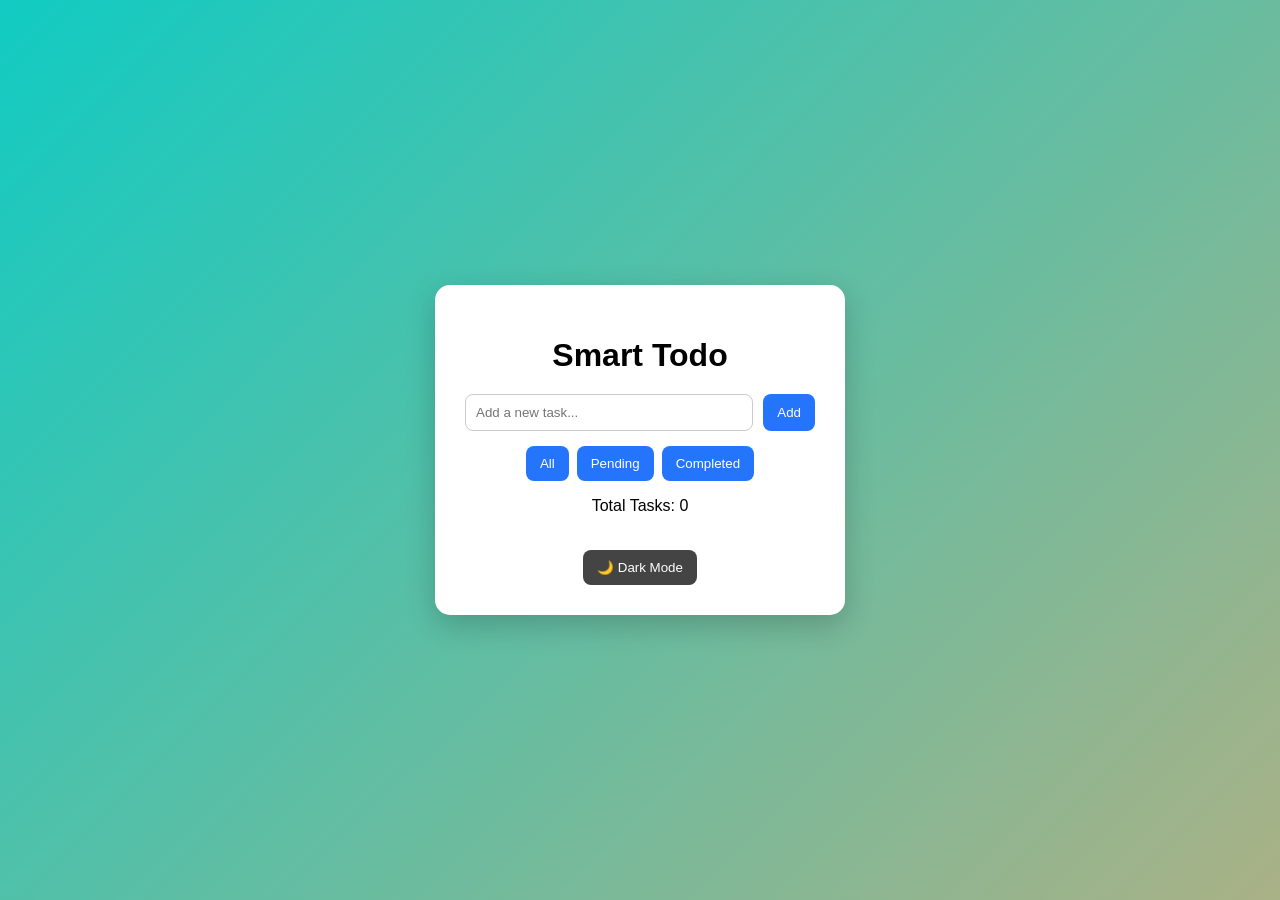
==== To-Do List App/index.html @ d1e1f8f2 "Day 1 Todo App Project" ====
<!DOCTYPE html>
<html lang="en">

<head>
    <meta charset="UTF-8">
    <title>Smart Todo App</title>
    <link rel="stylesheet" href="style.css">
</head>

<body>

    <div class="app">

        <h1> Smart Todo</h1>

        <div class="input-section">
            <input type="text" id="taskInput" placeholder="Add a new task..." onkeypress="handleKey(event)">
            <button onclick="addTask()">Add</button>
        </div>

        <div class="filters">
            <button onclick="showAll()">All</button>
            <button onclick="showPending()">Pending</button>
            <button onclick="showCompleted()">Completed</button>
        </div>

        <p id="taskCount"></p>

        <ul id="taskList"></ul>

        <button class="darkToggle" onclick="toggleDark()">🌙 Dark Mode</button>

    </div>

    <script src="script.js"></script>

</body>

</html>
---- To-Do List App/style.css ----
body {
    margin: 0;
    font-family: 'Segoe UI', sans-serif;
    background: linear-gradient(135deg, #11cbc2, #aab186);
    height: 100vh;
    display: flex;
    justify-content: center;
    align-items: center;
}

.app {
    background: white;
    padding: 30px;
    border-radius: 15px;
    width: 350px;
    box-shadow: 0 10px 30px rgba(0, 0, 0, 0.2);
    text-align: center;
    transition: 0.3s;
}

h1 {
    margin-bottom: 20px;
}

.input-section {
    display: flex;
    gap: 10px;
}

input {
    flex: 1;
    padding: 10px;
    border-radius: 8px;
    border: 1px solid #ccc;
}

button {
    padding: 10px 14px;
    border: none;
    border-radius: 8px;
    cursor: pointer;
    background: #2575fc;
    color: white;
    transition: 0.3s;
}

button:hover {
    transform: scale(1.05);
    background: #cce01a;
}

ul {
    padding: 0;
    margin-top: 20px;
}

li {
    list-style: none;
    background: #f2f2f2;
    margin-top: 10px;
    padding: 10px;
    border-radius: 8px;
    display: flex;
    justify-content: space-between;
    align-items: center;
    animation: fadeIn 0.3s ease;
}

.completed {
    text-decoration: line-through;
    color: gray;
}

.filters {
    margin-top: 15px;
    display: flex;
    justify-content: center;
    gap: 8px;
}

.dark {
    background: #1e1e1e;
    color: white;
}

.dark li {
    background: #333;
}

.dark input {
    background: #333;
    color: white;
    border: none;
}

.darkToggle {
    margin-top: 15px;
    background: #444;
}

@keyframes fadeIn {
    from {
        opacity: 0;
        transform: translateY(-10px);
    }

    to {
        opacity: 1;
        transform: translateY(0);
    }
}
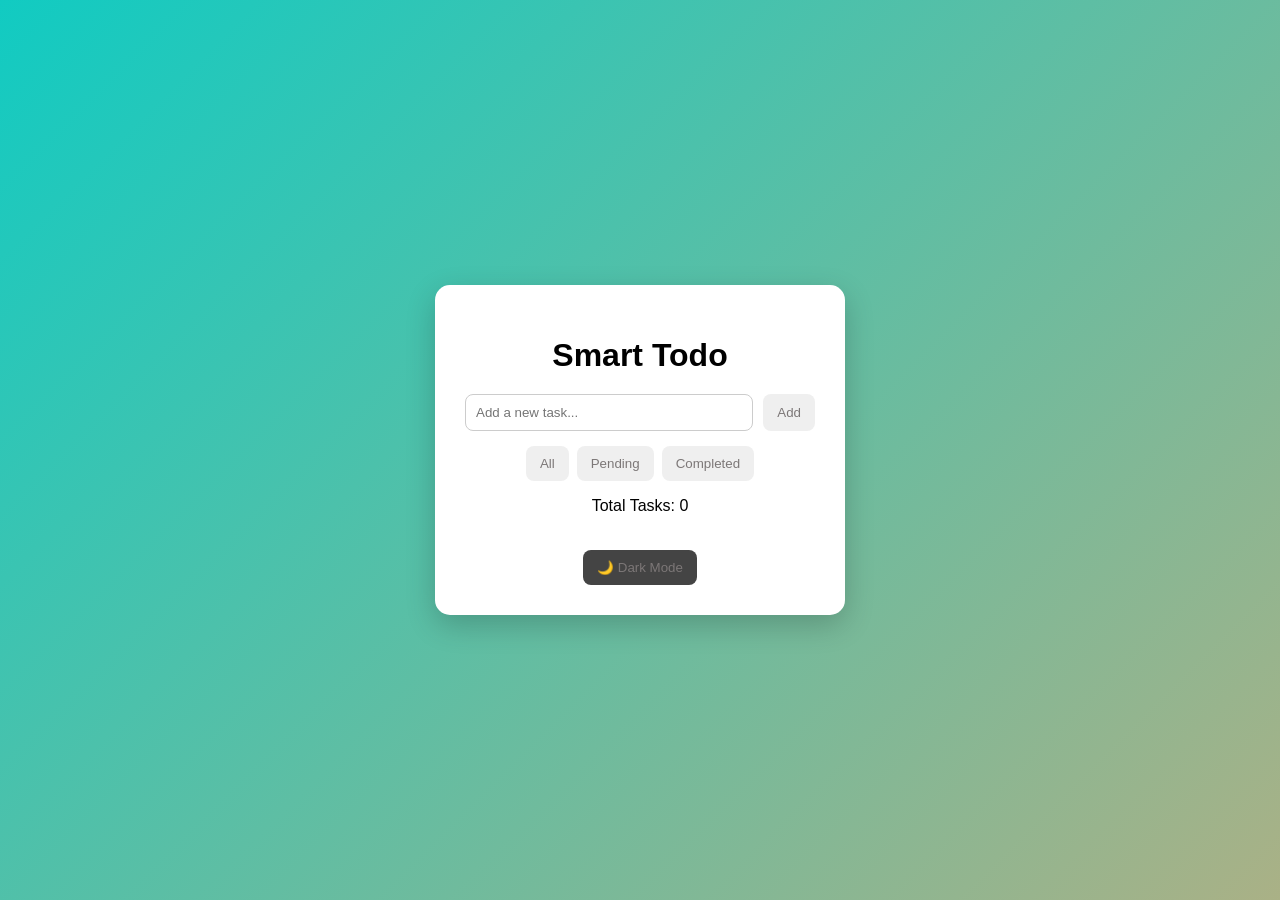
==== commit 2732da30: "Day 2 Weather App with animations and API" ====
--- a/To-Do List App/index.html
+++ b/To-Do List App/index.html
@@ -11,7 +11,7 @@
 
     <div class="app">
 
-        <h1> Smart Todo</h1>
+        <h1> Smart Todo </h1>
 
         <div class="input-section">
             <input type="text" id="taskInput" placeholder="Add a new task..." onkeypress="handleKey(event)">
--- a/To-Do List App/style.css
+++ b/To-Do List App/style.css
@@ -39,8 +39,8 @@
     border: none;
     border-radius: 8px;
     cursor: pointer;
-    background: #2575fc;
-    color: white;
+    background: #ddda34,#6d6f74;
+    color: rgb(124, 119, 119);
     transition: 0.3s;
 }
 
